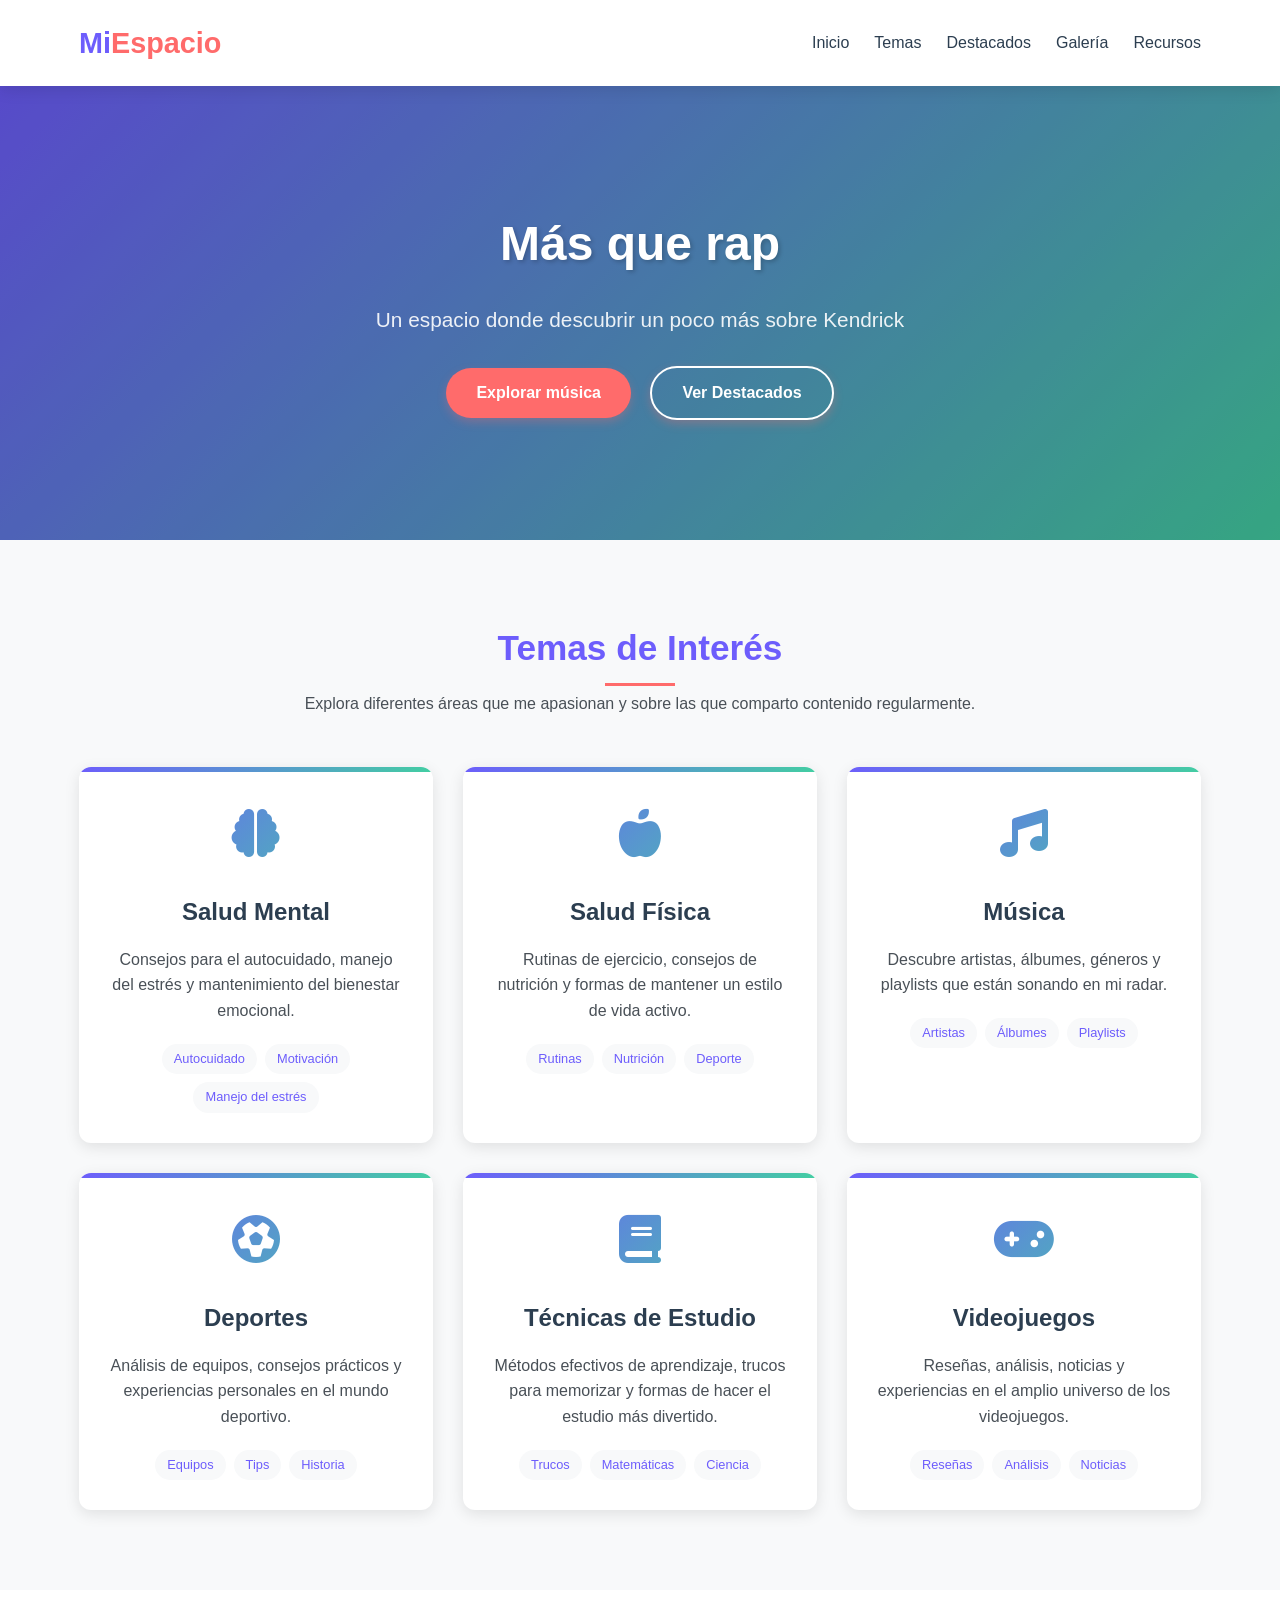
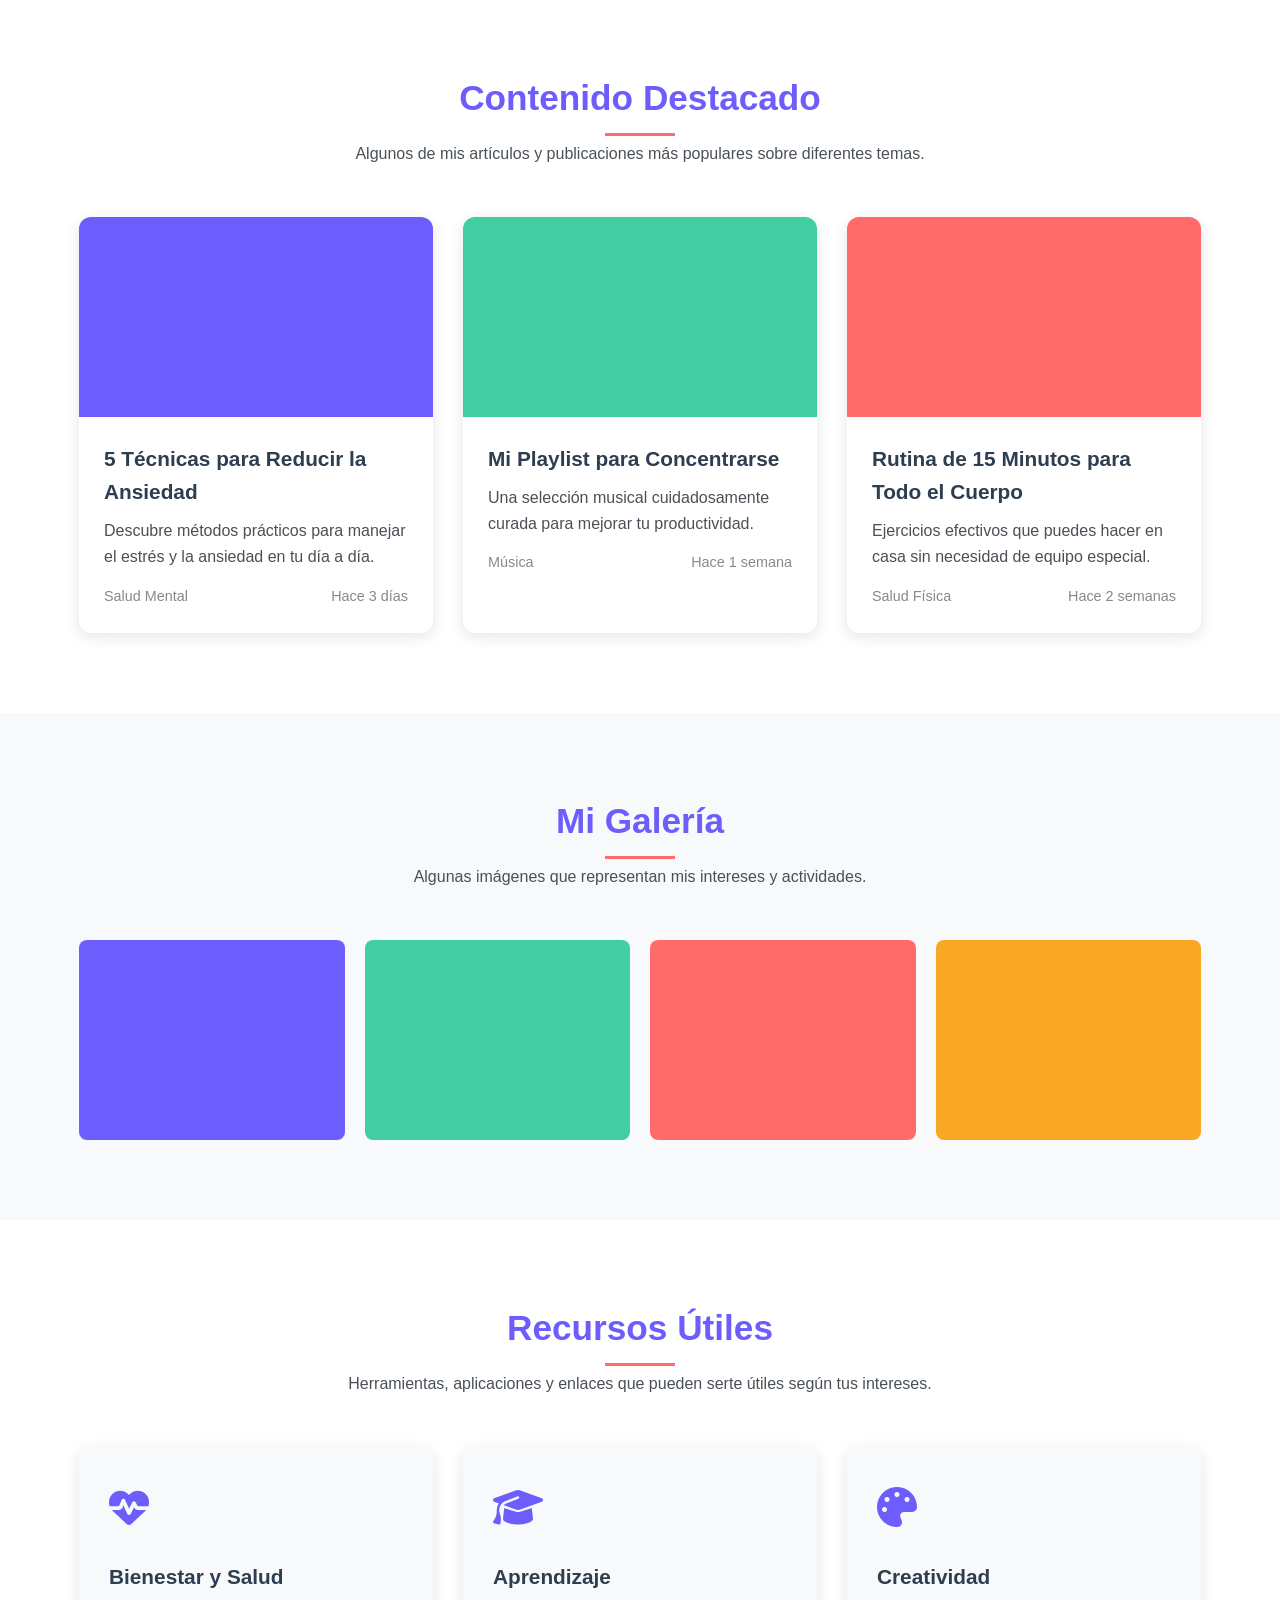
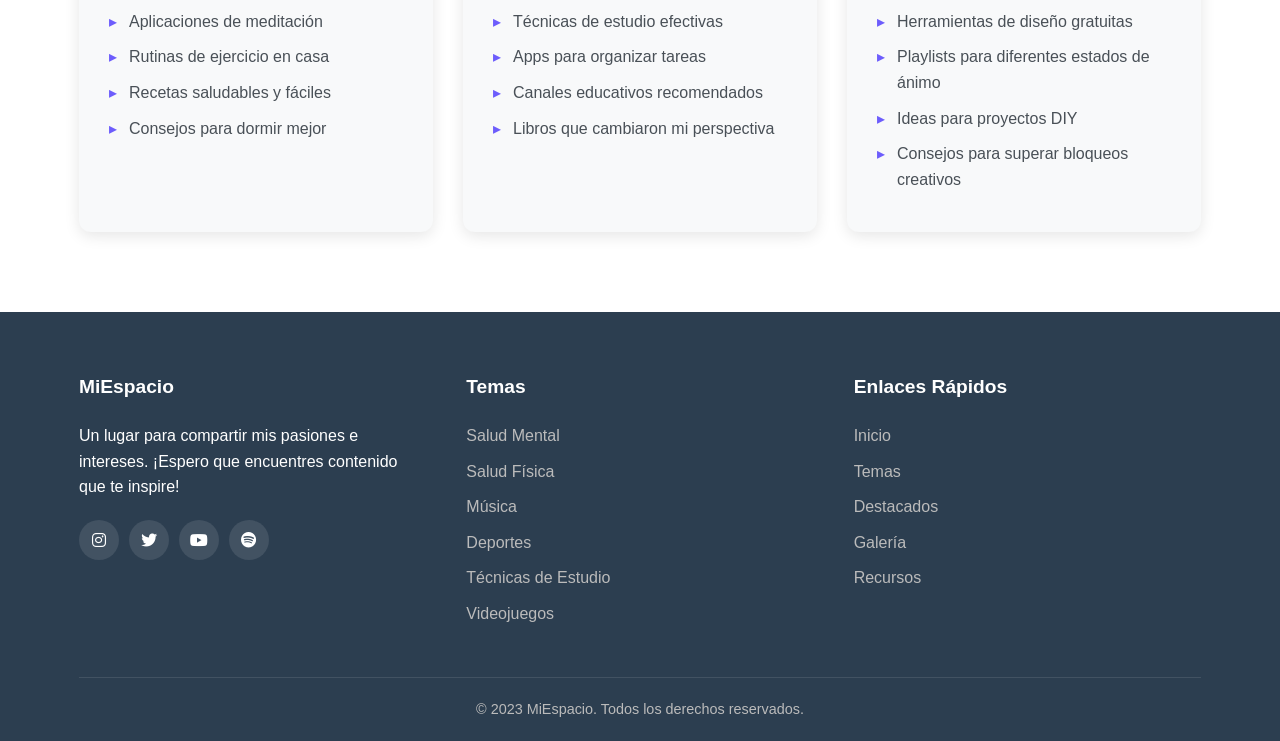
==== index.html @ 865188e9 "Add files via upload" ====
<!DOCTYPE html>
<html lang="es">
<head>
    <meta charset="UTF-8">
    <meta name="viewport" content="width=device-width, initial-scale=1.0">
    <title>Kendrick Lamar | Más que Rap</title>
    <link rel="stylesheet" href="https://cdnjs.cloudflare.com/ajax/libs/font-awesome/6.4.0/css/all.min.css">
    <link rel="stylesheet" href="style.css">

</head>
<body>
    <!-- Encabezado -->
    <header>
        <div class="container">
            <div class="header-container">
                <a href="#" class="logo">Mi<span>Espacio</span></a>
                <ul class="nav-menu">
                    <li class="nav-item"><a href="#" class="nav-link">Inicio</a></li>
                    <li class="nav-item"><a href="#" class="nav-link">Temas</a></li>
                    <li class="nav-item"><a href="#" class="nav-link">Destacados</a></li>
                    <li class="nav-item"><a href="#" class="nav-link">Galería</a></li>
                    <li class="nav-item"><a href="#" class="nav-link">Recursos</a></li>
                </ul>
            </div>
        </div>
    </header>

    <!-- Hero Section -->
    <div class="hero">
        <div class="container">
            <div class="hero-content">
                <h1 class="hero-title">Más que rap</h1>
                <p class="hero-text">Un espacio donde descubrir un poco más sobre Kendrick</p>
                <a href="#" class="btn">Explorar música</a>
                <a href="#" class="btn btn-outline">Ver Destacados</a>
            </div>
        </div>
    </div>

    <!-- Temas/Categorías -->
    <div class="section">
        <div class="container">
            <div class="section-title">
                <h2>Temas de Interés</h2>
                <p>Explora diferentes áreas que me apasionan y sobre las que comparto contenido regularmente.</p>
            </div>
            <div class="categories-grid">
                <div class="category-card">
                    <div class="category-icon">
                        <i class="fas fa-brain"></i>
                    </div>
                    <h3>Salud Mental</h3>
                    <p>Consejos para el autocuidado, manejo del estrés y mantenimiento del bienestar emocional.</p>
                    <div class="category-tags">
                        <span class="tag">Autocuidado</span>
                        <span class="tag">Motivación</span>
                        <span class="tag">Manejo del estrés</span>
                    </div>
                </div>
                <div class="category-card">
                    <div class="category-icon">
                        <i class="fas fa-apple-alt"></i>
                    </div>
                    <h3>Salud Física</h3>
                    <p>Rutinas de ejercicio, consejos de nutrición y formas de mantener un estilo de vida activo.</p>
                    <div class="category-tags">
                        <span class="tag">Rutinas</span>
                        <span class="tag">Nutrición</span>
                        <span class="tag">Deporte</span>
                    </div>
                </div>
                <div class="category-card">
                    <div class="category-icon">
                        <i class="fas fa-music"></i>
                    </div>
                    <h3>Música</h3>
                    <p>Descubre artistas, álbumes, géneros y playlists que están sonando en mi radar.</p>
                    <div class="category-tags">
                        <span class="tag">Artistas</span>
                        <span class="tag">Álbumes</span>
                        <span class="tag">Playlists</span>
                    </div>
                </div>
                <div class="category-card">
                    <div class="category-icon">
                        <i class="fas fa-futbol"></i>
                    </div>
                    <h3>Deportes</h3>
                    <p>Análisis de equipos, consejos prácticos y experiencias personales en el mundo deportivo.</p>
                    <div class="category-tags">
                        <span class="tag">Equipos</span>
                        <span class="tag">Tips</span>
                        <span class="tag">Historia</span>
                    </div>
                </div>
                <div class="category-card">
                    <div class="category-icon">
                        <i class="fas fa-book"></i>
                    </div>
                    <h3>Técnicas de Estudio</h3>
                    <p>Métodos efectivos de aprendizaje, trucos para memorizar y formas de hacer el estudio más divertido.</p>
                    <div class="category-tags">
                        <span class="tag">Trucos</span>
                        <span class="tag">Matemáticas</span>
                        <span class="tag">Ciencia</span>
                    </div>
                </div>
                <div class="category-card">
                    <div class="category-icon">
                        <i class="fas fa-gamepad"></i>
                    </div>
                    <h3>Videojuegos</h3>
                    <p>Reseñas, análisis, noticias y experiencias en el amplio universo de los videojuegos.</p>
                    <div class="category-tags">
                        <span class="tag">Reseñas</span>
                        <span class="tag">Análisis</span>
                        <span class="tag">Noticias</span>
                    </div>
                </div>
            </div>
        </div>
    </div>

    <!-- Destacados -->
    <div class="section resources">
        <div class="container">
            <div class="section-title">
                <h2>Contenido Destacado</h2>
                <p>Algunos de mis artículos y publicaciones más populares sobre diferentes temas.</p>
            </div>
            <div class="featured-grid">
                <div class="featured-card">
                    <div class="featured-img" style="background-color: #6d5dfc;"></div>
                    <div class="featured-content">
                        <h3>5 Técnicas para Reducir la Ansiedad</h3>
                        <p>Descubre métodos prácticos para manejar el estrés y la ansiedad en tu día a día.</p>
                        <div class="featured-meta">
                            <span>Salud Mental</span>
                            <span>Hace 3 días</span>
                        </div>
                    </div>
                </div>
                <div class="featured-card">
                    <div class="featured-img" style="background-color: #43cea2;"></div>
                    <div class="featured-content">
                        <h3>Mi Playlist para Concentrarse</h3>
                        <p>Una selección musical cuidadosamente curada para mejorar tu productividad.</p>
                        <div class="featured-meta">
                            <span>Música</span>
                            <span>Hace 1 semana</span>
                        </div>
                    </div>
                </div>
                <div class="featured-card">
                    <div class="featured-img" style="background-color: #ff6b6b;"></div>
                    <div class="featured-content">
                        <h3>Rutina de 15 Minutos para Todo el Cuerpo</h3>
                        <p>Ejercicios efectivos que puedes hacer en casa sin necesidad de equipo especial.</p>
                        <div class="featured-meta">
                            <span>Salud Física</span>
                            <span>Hace 2 semanas</span>
                        </div>
                    </div>
                </div>
            </div>
        </div>
    </div>

    <!-- Galería -->
    <div class="section">
        <div class="container">
            <div class="section-title">
                <h2>Mi Galería</h2>
                <p>Algunas imágenes que representan mis intereses y actividades.</p>
            </div>
            <div class="gallery-grid">
                <div class="gallery-item">
                    <div class="gallery-img" style="background-color: #6d5dfc;"></div>
                    <div class="gallery-overlay">
                        <i class="fas fa-search-plus"></i>
                    </div>
                </div>
                <div class="gallery-item">
                    <div class="gallery-img" style="background-color: #43cea2;"></div>
                    <div class="gallery-overlay">
                        <i class="fas fa-search-plus"></i>
                    </div>
                </div>
                <div class="gallery-item">
                    <div class="gallery-img" style="background-color: #ff6b6b;"></div>
                    <div class="gallery-overlay">
                        <i class="fas fa-search-plus"></i>
                    </div>
                </div>
                <div class="gallery-item">
                    <div class="gallery-img" style="background-color: #f9a826;"></div>
                    <div class="gallery-overlay">
                        <i class="fas fa-search-plus"></i>
                    </div>
                </div>
            </div>
        </div>
    </div>

    <!-- Recursos -->
    <div class="section resources">
        <div class="container">
            <div class="section-title">
                <h2>Recursos Útiles</h2>
                <p>Herramientas, aplicaciones y enlaces que pueden serte útiles según tus intereses.</p>
            </div>
            <div class="resources-grid">
                <div class="resource-card">
                    <div class="resource-icon">
                        <i class="fas fa-heartbeat"></i>
                    </div>
                    <h3>Bienestar y Salud</h3>
                    <ul class="resource-links">
                        <li><a href="#">Aplicaciones de meditación</a></li>
                        <li><a href="#">Rutinas de ejercicio en casa</a></li>
                        <li><a href="#">Recetas saludables y fáciles</a></li>
                        <li><a href="#">Consejos para dormir mejor</a></li>
                    </ul>
                </div>
                <div class="resource-card">
                    <div class="resource-icon">
                        <i class="fas fa-graduation-cap"></i>
                    </div>
                    <h3>Aprendizaje</h3>
                    <ul class="resource-links">
                        <li><a href="#">Técnicas de estudio efectivas</a></li>
                        <li><a href="#">Apps para organizar tareas</a></li>
                        <li><a href="#">Canales educativos recomendados</a></li>
                        <li><a href="#">Libros que cambiaron mi perspectiva</a></li>
                    </ul>
                </div>
                <div class="resource-card">
                    <div class="resource-icon">
                        <i class="fas fa-palette"></i>
                    </div>
                    <h3>Creatividad</h3>
                    <ul class="resource-links">
                        <li><a href="#">Herramientas de diseño gratuitas</a></li>
                        <li><a href="#">Playlists para diferentes estados de ánimo</a></li>
                        <li><a href="#">Ideas para proyectos DIY</a></li>
                        <li><a href="#">Consejos para superar bloqueos creativos</a></li>
                    </ul>
                </div>
            </div>
        </div>
    </div>

    <!-- Pie de página -->
    <footer>
        <div class="container">
            <div class="footer-container">
                <div class="footer-col">
                    <h3>MiEspacio</h3>
                    <p>Un lugar para compartir mis pasiones e intereses. ¡Espero que encuentres contenido que te inspire!</p>
                    <div class="social-links">
                        <a href="#" class="social-link"><i class="fab fa-instagram"></i></a>
                        <a href="#" class="social-link"><i class="fab fa-twitter"></i></a>
                        <a href="#" class="social-link"><i class="fab fa-youtube"></i></a>
                        <a href="#" class="social-link"><i class="fab fa-spotify"></i></a>
                    </div>
                </div>
                <div class="footer-col">
                    <h3>Temas</h3>
                    <ul class="footer-links">
                        <li><a href="#">Salud Mental</a></li>
                        <li><a href="#">Salud Física</a></li>
                        <li><a href="#">Música</a></li>
                        <li><a href="#">Deportes</a></li>
                        <li><a href="#">Técnicas de Estudio</a></li>
                        <li><a href="#">Videojuegos</a></li>
                    </ul>
                </div>
                <div class="footer-col">
                    <h3>Enlaces Rápidos</h3>
                    <ul class="footer-links">
                        <li><a href="#">Inicio</a></li>
                        <li><a href="#">Temas</a></li>
                        <li><a href="#">Destacados</a></li>
                        <li><a href="#">Galería</a></li>
                        <li><a href="#">Recursos</a></li>
                    </ul>
                </div>

            </div>
            <div class="copyright">
                <p>&copy; 2023 MiEspacio. Todos los derechos reservados.</p>
            </div>
        </div>
    </footer>
</body>
</html>
---- style.css ----
:root {
            --primary: #6d5dfc;
            --secondary: #43cea2;
            --accent: #ff6b6b;
            --light: #f8f9fa;
            --dark: #2c3e50;
            --text: #495057;
            --white: #ffffff;
            --shadow: 0 4px 15px rgba(0, 0, 0, 0.1);
            --transition: all 0.3s ease;
            --gradient: linear-gradient(135deg, var(--primary), var(--secondary));
        }
        
        * {
            margin: 0;
            padding: 0;
            box-sizing: border-box;
        }
        
        body {
            font-family: 'Segoe UI', Tahoma, Geneva, Verdana, sans-serif;
            line-height: 1.6;
            color: var(--text);
            background-color: var(--light);
        }
        
        .container {
            width: 90%;
            max-width: 1200px;
            margin: 0 auto;
            padding: 0 15px;
        }
        
        /* Encabezado */
        header {
            background-color: var(--white);
            box-shadow: var(--shadow);
            position: sticky;
            top: 0;
            z-index: 100;
        }
        
        .header-container {
            display: flex;
            justify-content: space-between;
            align-items: center;
            padding: 20px 0;
        }
        
        .logo {
            font-size: 1.8rem;
            font-weight: 700;
            color: var(--primary);
            text-decoration: none;
        }
        
        .logo span {
            color: var(--accent);
        }
        
        .nav-menu {
            display: flex;
            list-style: none;
        }
        
        .nav-item {
            margin-left: 25px;
        }
        
        .nav-link {
            text-decoration: none;
            color: var(--dark);
            font-weight: 500;
            transition: var(--transition);
            position: relative;
        }
        
        .nav-link:hover {
            color: var(--primary);
        }
        
        .nav-link::after {
            content: '';
            position: absolute;
            width: 0;
            height: 2px;
            bottom: -5px;
            left: 0;
            background-color: var(--primary);
            transition: var(--transition);
        }
        
        .nav-link:hover::after {
            width: 100%;
        }
        
        /* Hero Section */
        .hero {
            background: var(--gradient), url('https://source.unsplash.com/random/1600x900') no-repeat center center/cover;
            color: var(--white);
            padding: 120px 0;
            text-align: center;
            position: relative;
            overflow: hidden;
        }
        
        .hero::before {
            content: '';
            position: absolute;
            top: 0;
            left: 0;
            width: 100%;
            height: 100%;
            background: rgba(0, 0, 0, 0.2);
        }
        
        .hero-content {
            max-width: 800px;
            margin: 0 auto;
            position: relative;
            z-index: 1;
        }
        
        .hero-title {
            font-size: 3rem;
            margin-bottom: 20px;
            text-shadow: 2px 2px 4px rgba(0, 0, 0, 0.2);
        }
        
        .hero-text {
            font-size: 1.3rem;
            margin-bottom: 30px;
            opacity: 0.9;
        }
        
        .btn {
            display: inline-block;
            background-color: var(--accent);
            color: var(--white);
            padding: 12px 30px;
            border-radius: 50px;
            text-decoration: none;
            font-weight: 600;
            transition: var(--transition);
            border: none;
            cursor: pointer;
            box-shadow: 0 4px 10px rgba(255, 107, 107, 0.3);
        }
        
        .btn:hover {
            background-color: #ff5252;
            transform: translateY(-3px);
            box-shadow: 0 6px 15px rgba(255, 107, 107, 0.4);
        }
        
        .btn-outline {
            background-color: transparent;
            border: 2px solid var(--white);
            margin-left: 15px;
        }
        
        .btn-outline:hover {
            background-color: var(--white);
            color: var(--primary);
        }
        
        /* Secciones generales */
        .section {
            padding: 80px 0;
        }
        
        .section-title {
            text-align: center;
            margin-bottom: 50px;
        }
        
        .section-title h2 {
            font-size: 2.2rem;
            color: var(--primary);
            margin-bottom: 15px;
            position: relative;
            display: inline-block;
        }
        
        .section-title h2::after {
            content: '';
            position: absolute;
            width: 70px;
            height: 3px;
            background-color: var(--accent);
            bottom: -10px;
            left: 50%;
            transform: translateX(-50%);
        }
        
        .section-title p {
            color: var(--text);
            max-width: 700px;
            margin: 0 auto;
        }
        
        /* Temas/Categorías */
        .categories-grid {
            display: grid;
            grid-template-columns: repeat(auto-fit, minmax(280px, 1fr));
            gap: 30px;
        }
        
        .category-card {
            background-color: var(--white);
            border-radius: 12px;
            padding: 30px;
            box-shadow: var(--shadow);
            transition: var(--transition);
            text-align: center;
            position: relative;
            overflow: hidden;
        }
        
        .category-card::before {
            content: '';
            position: absolute;
            top: 0;
            left: 0;
            width: 100%;
            height: 5px;
            background: var(--gradient);
        }
        
        .category-card:hover {
            transform: translateY(-10px);
            box-shadow: 0 15px 30px rgba(0, 0, 0, 0.15);
        }
        
        .category-icon {
            font-size: 3rem;
            margin-bottom: 20px;
            background: var(--gradient);
            -webkit-background-clip: text;
            background-clip: text;
            color: transparent;
        }
        
        .category-card h3 {
            font-size: 1.5rem;
            margin-bottom: 15px;
            color: var(--dark);
        }
        
        .category-card p {
            margin-bottom: 20px;
        }
        
        .category-tags {
            display: flex;
            flex-wrap: wrap;
            justify-content: center;
            gap: 8px;
        }
        
        .tag {
            background-color: var(--light);
            color: var(--primary);
            padding: 5px 12px;
            border-radius: 20px;
            font-size: 0.8rem;
            font-weight: 500;
        }
        
        /* Destacados */
        .featured-grid {
            display: grid;
            grid-template-columns: repeat(auto-fit, minmax(300px, 1fr));
            gap: 30px;
        }
        
        .featured-card {
            background-color: var(--white);
            border-radius: 12px;
            overflow: hidden;
            box-shadow: var(--shadow);
            transition: var(--transition);
        }
        
        .featured-card:hover {
            transform: translateY(-5px);
            box-shadow: 0 15px 30px rgba(0, 0, 0, 0.15);
        }
        
        .featured-img {
            height: 200px;
            background-color: #ddd;
            background-size: cover;
            background-position: center;
        }
        
        .featured-content {
            padding: 25px;
        }
        
        .featured-content h3 {
            font-size: 1.3rem;
            margin-bottom: 10px;
            color: var(--dark);
        }
        
        .featured-content p {
            margin-bottom: 15px;
            color: var(--text);
        }
        
        .featured-meta {
            display: flex;
            justify-content: space-between;
            color: #888;
            font-size: 0.9rem;
        }
        
        /* Galería */
        .gallery-grid {
            display: grid;
            grid-template-columns: repeat(auto-fill, minmax(250px, 1fr));
            gap: 20px;
        }
        
        .gallery-item {
            height: 200px;
            border-radius: 8px;
            overflow: hidden;
            position: relative;
            cursor: pointer;
        }
        
        .gallery-img {
            width: 100%;
            height: 100%;
            object-fit: cover;
            transition: var(--transition);
        }
        
        .gallery-item:hover .gallery-img {
            transform: scale(1.1);
        }
        
        .gallery-overlay {
            position: absolute;
            top: 0;
            left: 0;
            width: 100%;
            height: 100%;
            background: rgba(0, 0, 0, 0.5);
            display: flex;
            align-items: center;
            justify-content: center;
            opacity: 0;
            transition: var(--transition);
        }
        
        .gallery-item:hover .gallery-overlay {
            opacity: 1;
        }
        
        .gallery-overlay i {
            color: white;
            font-size: 2rem;
        }
        
        /* Recursos */
        .resources {
            background-color: var(--white);
        }
        
        .resources-grid {
            display: grid;
            grid-template-columns: repeat(auto-fit, minmax(300px, 1fr));
            gap: 30px;
        }
        
        .resource-card {
            background-color: var(--light);
            border-radius: 12px;
            padding: 30px;
            box-shadow: var(--shadow);
            transition: var(--transition);
        }
        
        .resource-card:hover {
            transform: translateY(-5px);
        }
        
        .resource-icon {
            font-size: 2.5rem;
            color: var(--primary);
            margin-bottom: 20px;
        }
        
        .resource-card h3 {
            font-size: 1.3rem;
            margin-bottom: 15px;
            color: var(--dark);
        }
        
        .resource-links {
            list-style: none;
        }
        
        .resource-links li {
            margin-bottom: 10px;
            padding-left: 20px;
            position: relative;
        }
        
        .resource-links li::before {
            content: '▸';
            position: absolute;
            left: 0;
            color: var(--primary);
        }
        
        .resource-links a {
            color: var(--text);
            text-decoration: none;
            transition: var(--transition);
        }
        
        .resource-links a:hover {
            color: var(--primary);
            padding-left: 5px;
        }
        
        /* Pie de página */
        footer {
            background-color: var(--dark);
            color: var(--white);
            padding: 60px 0 20px;
        }
        
        .footer-container {
            display: grid;
            grid-template-columns: repeat(auto-fit, minmax(200px, 1fr));
            gap: 40px;
            margin-bottom: 40px;
        }
        
        .footer-col h3 {
            color: var(--white);
            margin-bottom: 20px;
            font-size: 1.2rem;
        }
        
        .footer-links {
            list-style: none;
        }
        
        .footer-links li {
            margin-bottom: 10px;
        }
        
        .footer-links a {
            color: #bbb;
            text-decoration: none;
            transition: var(--transition);
        }
        
        .footer-links a:hover {
            color: var(--white);
            padding-left: 5px;
        }
        
        .social-links {
            display: flex;
            margin-top: 20px;
        }
        
        .social-link {
            width: 40px;
            height: 40px;
            border-radius: 50%;
            background-color: rgba(255, 255, 255, 0.1);
            display: flex;
            align-items: center;
            justify-content: center;
            margin-right: 10px;
            color: var(--white);
            text-decoration: none;
            transition: var(--transition);
        }
        
        .social-link:hover {
            background-color: var(--primary);
            transform: translateY(-3px);
        }
        
        .copyright {
            text-align: center;
            padding-top: 20px;
            border-top: 1px solid rgba(255, 255, 255, 0.1);
            color: #bbb;
            font-size: 0.9rem;
        }
        
        /* Responsive */
        @media (max-width: 768px) {
            .header-container {
                flex-direction: column;
                text-align: center;
            }
            
            .nav-menu {
                margin-top: 20px;
                flex-wrap: wrap;
                justify-content: center;
            }
            
            .nav-item {
                margin: 0 10px 10px;
            }
            
            .hero-title {
                font-size: 2.2rem;
            }
            
            .hero-text {
                font-size: 1.1rem;
            }
            
            .btn-outline {
                margin-left: 0;
                margin-top: 15px;
                display: block;
            }
        }
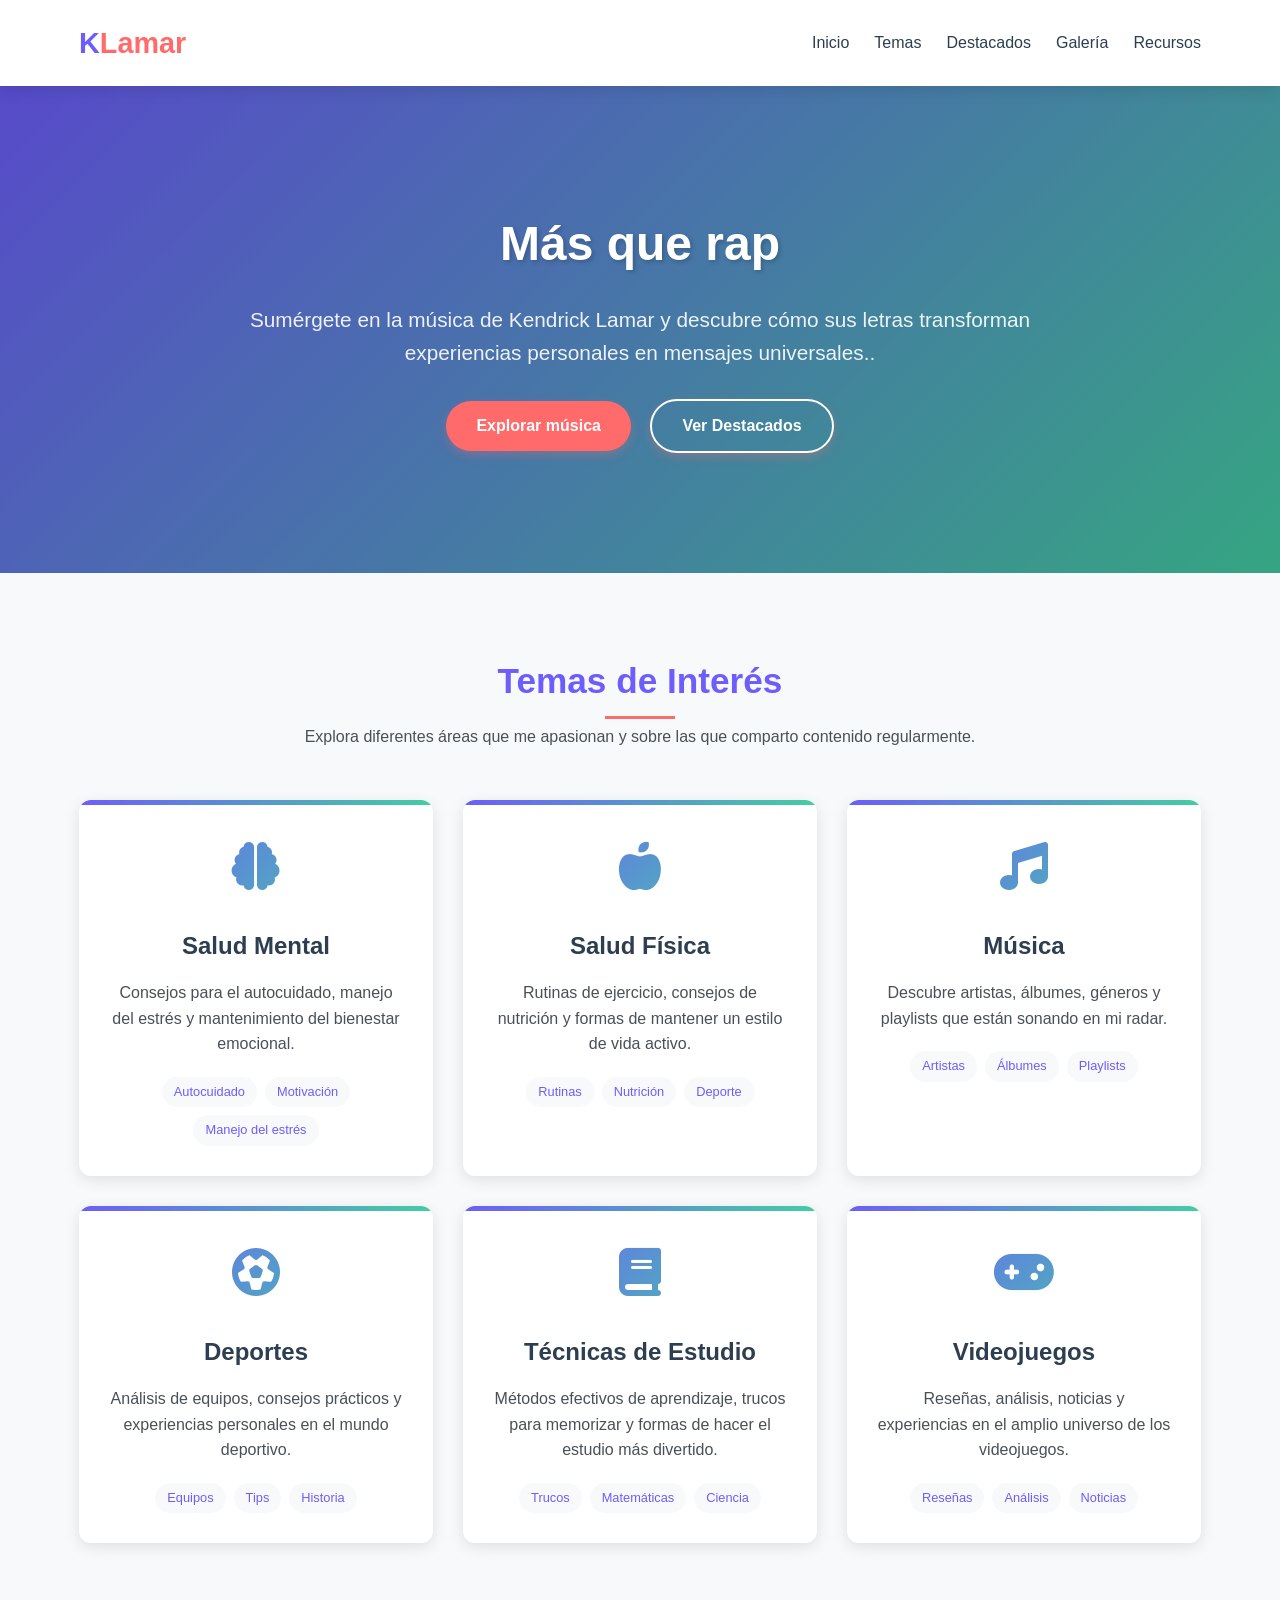
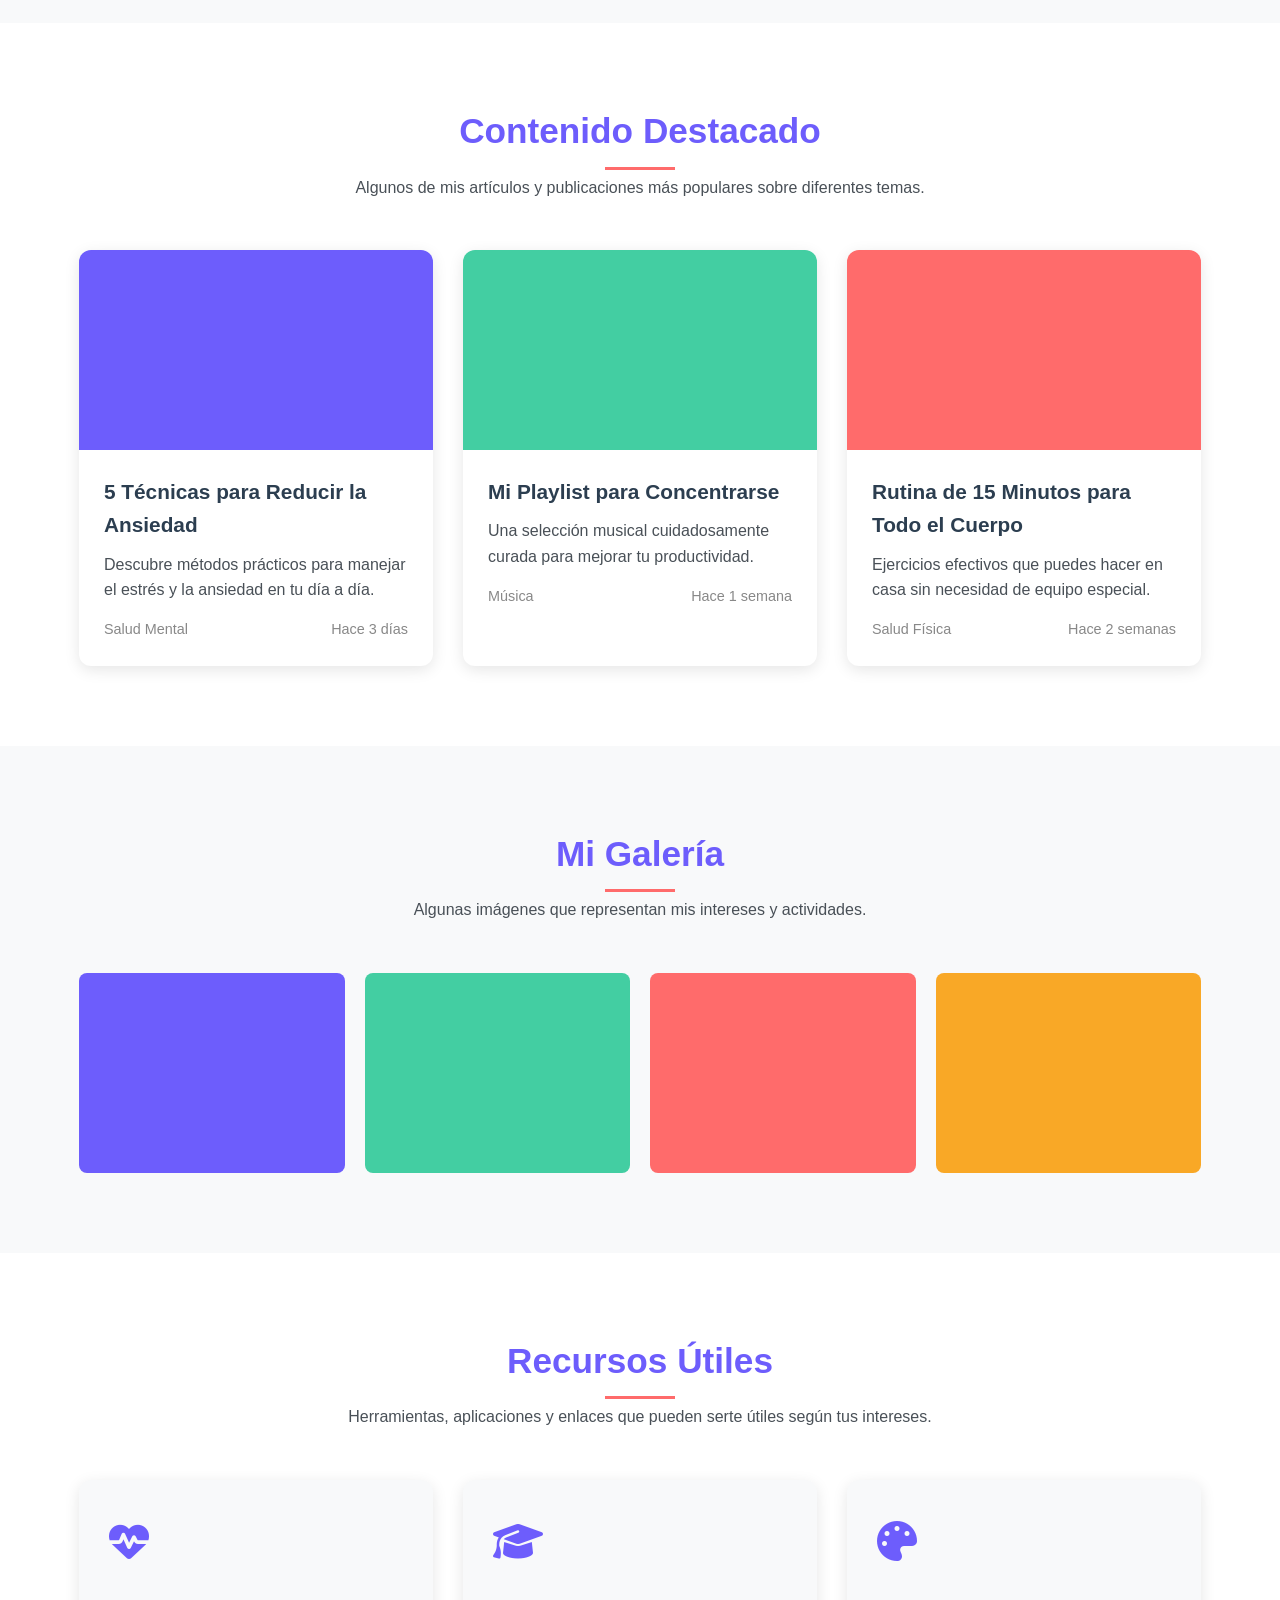
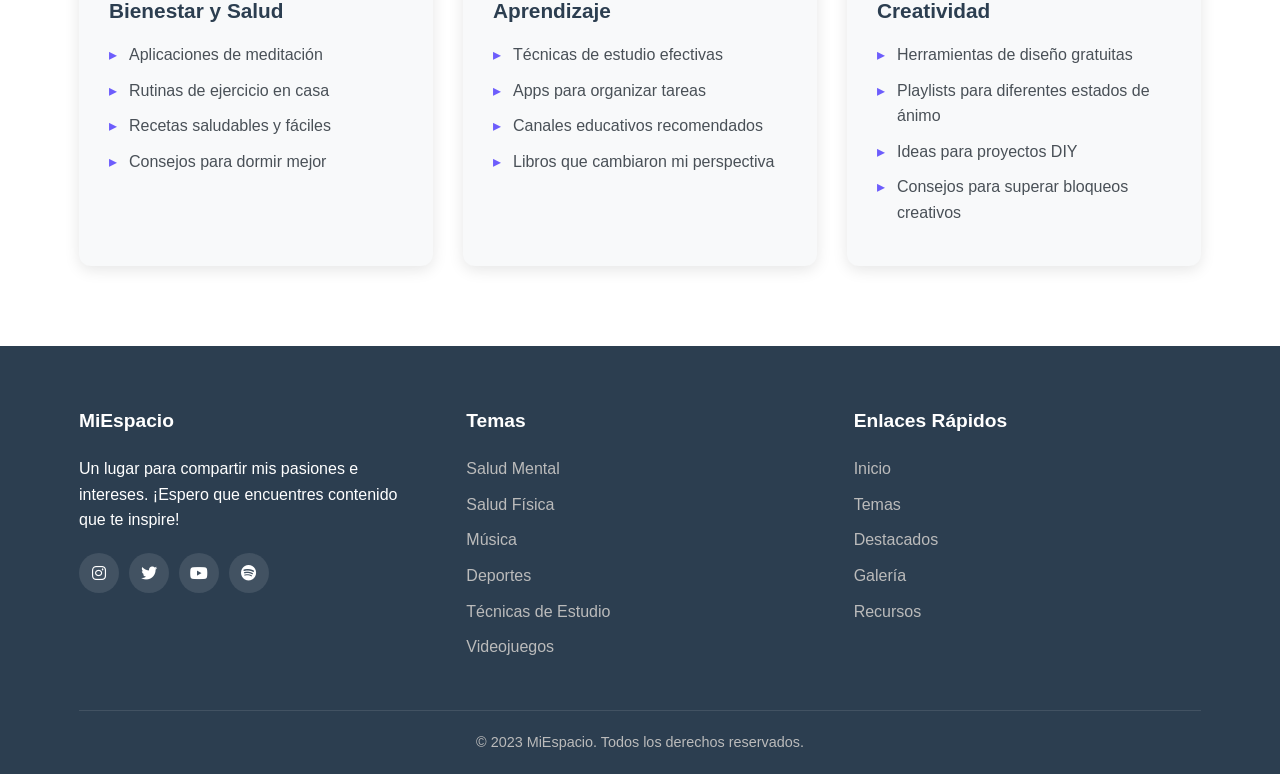
==== commit dc5026da: "Add files via upload" ====
--- a/index.html
+++ b/index.html
@@ -13,7 +13,7 @@
     <header>
         <div class="container">
             <div class="header-container">
-                <a href="#" class="logo">Mi<span>Espacio</span></a>
+                <a href="#" class="logo">K<span>Lamar</span></a>
                 <ul class="nav-menu">
                     <li class="nav-item"><a href="#" class="nav-link">Inicio</a></li>
                     <li class="nav-item"><a href="#" class="nav-link">Temas</a></li>
@@ -30,7 +30,7 @@
         <div class="container">
             <div class="hero-content">
                 <h1 class="hero-title">Más que rap</h1>
-                <p class="hero-text">Un espacio donde descubrir un poco más sobre Kendrick</p>
+                <p class="hero-text">Sumérgete en la música de Kendrick Lamar y descubre cómo sus letras transforman experiencias personales en mensajes universales..</p>
                 <a href="#" class="btn">Explorar música</a>
                 <a href="#" class="btn btn-outline">Ver Destacados</a>
             </div>
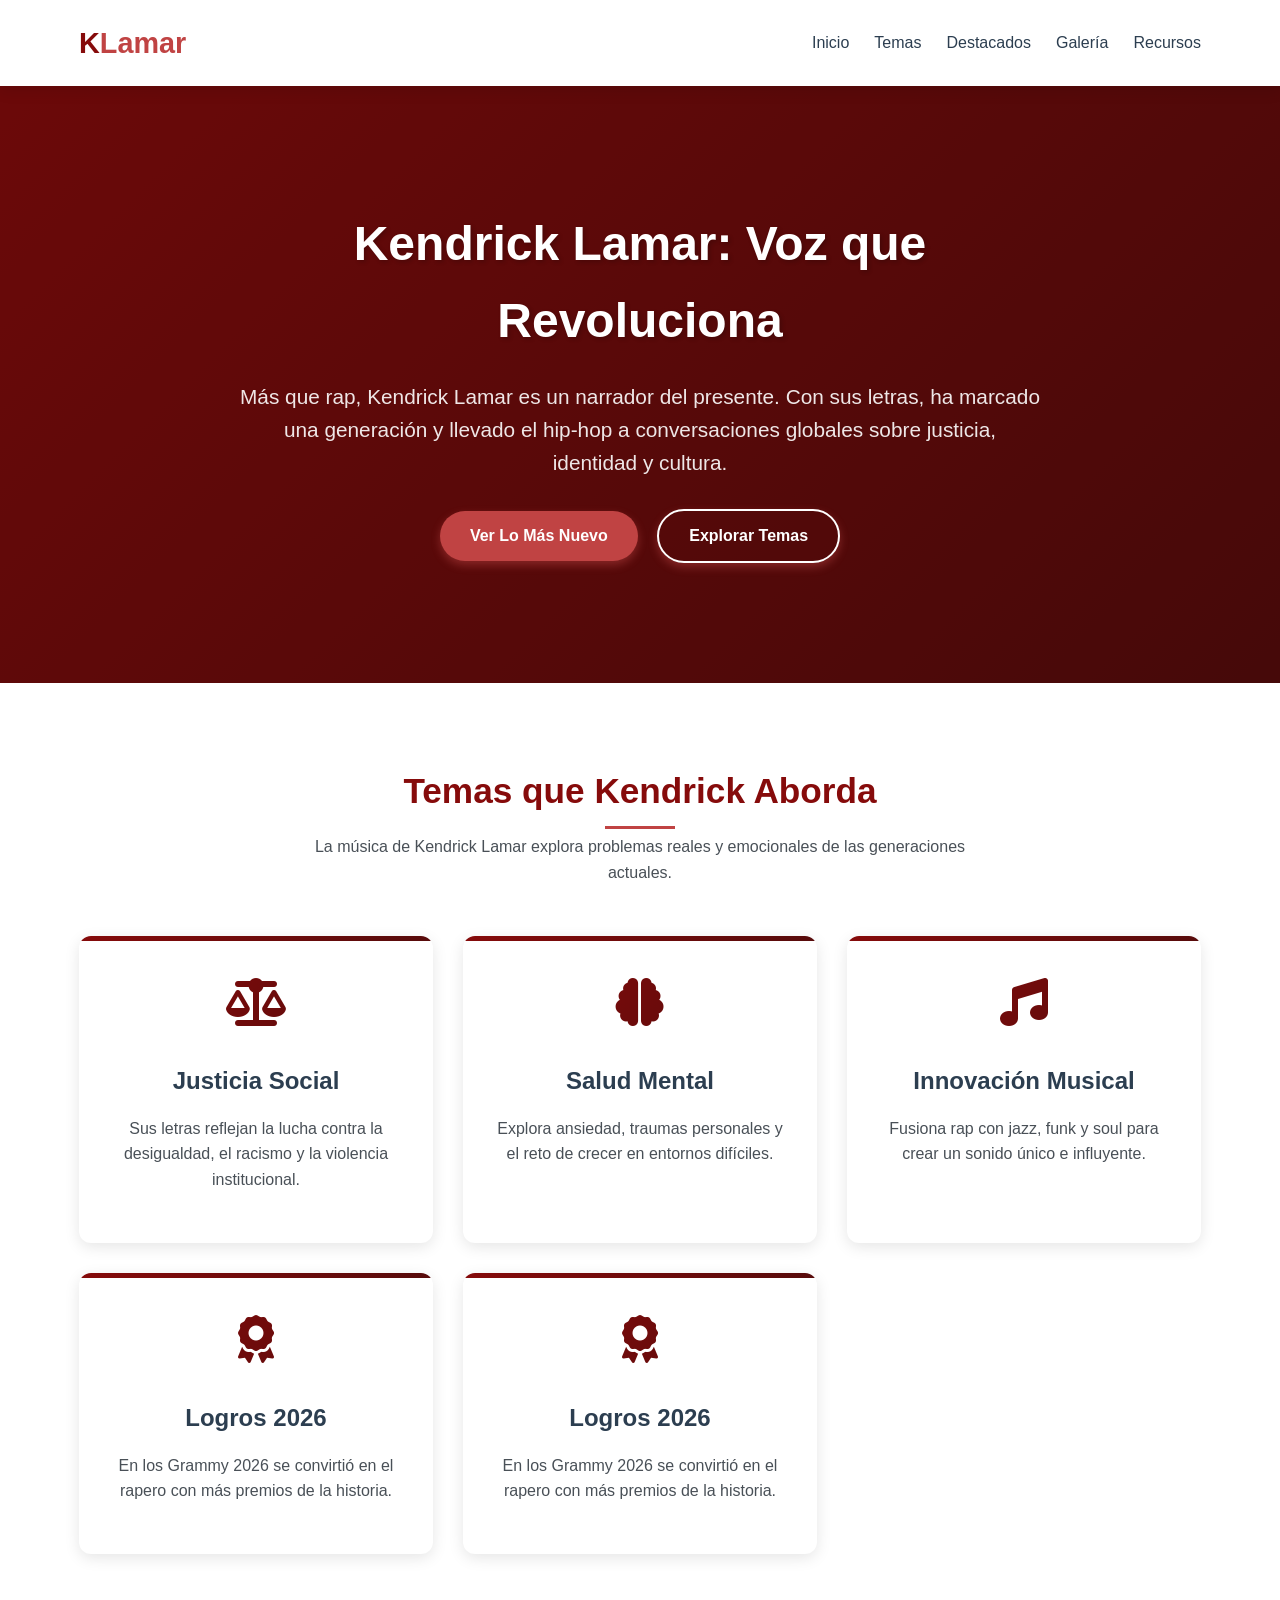
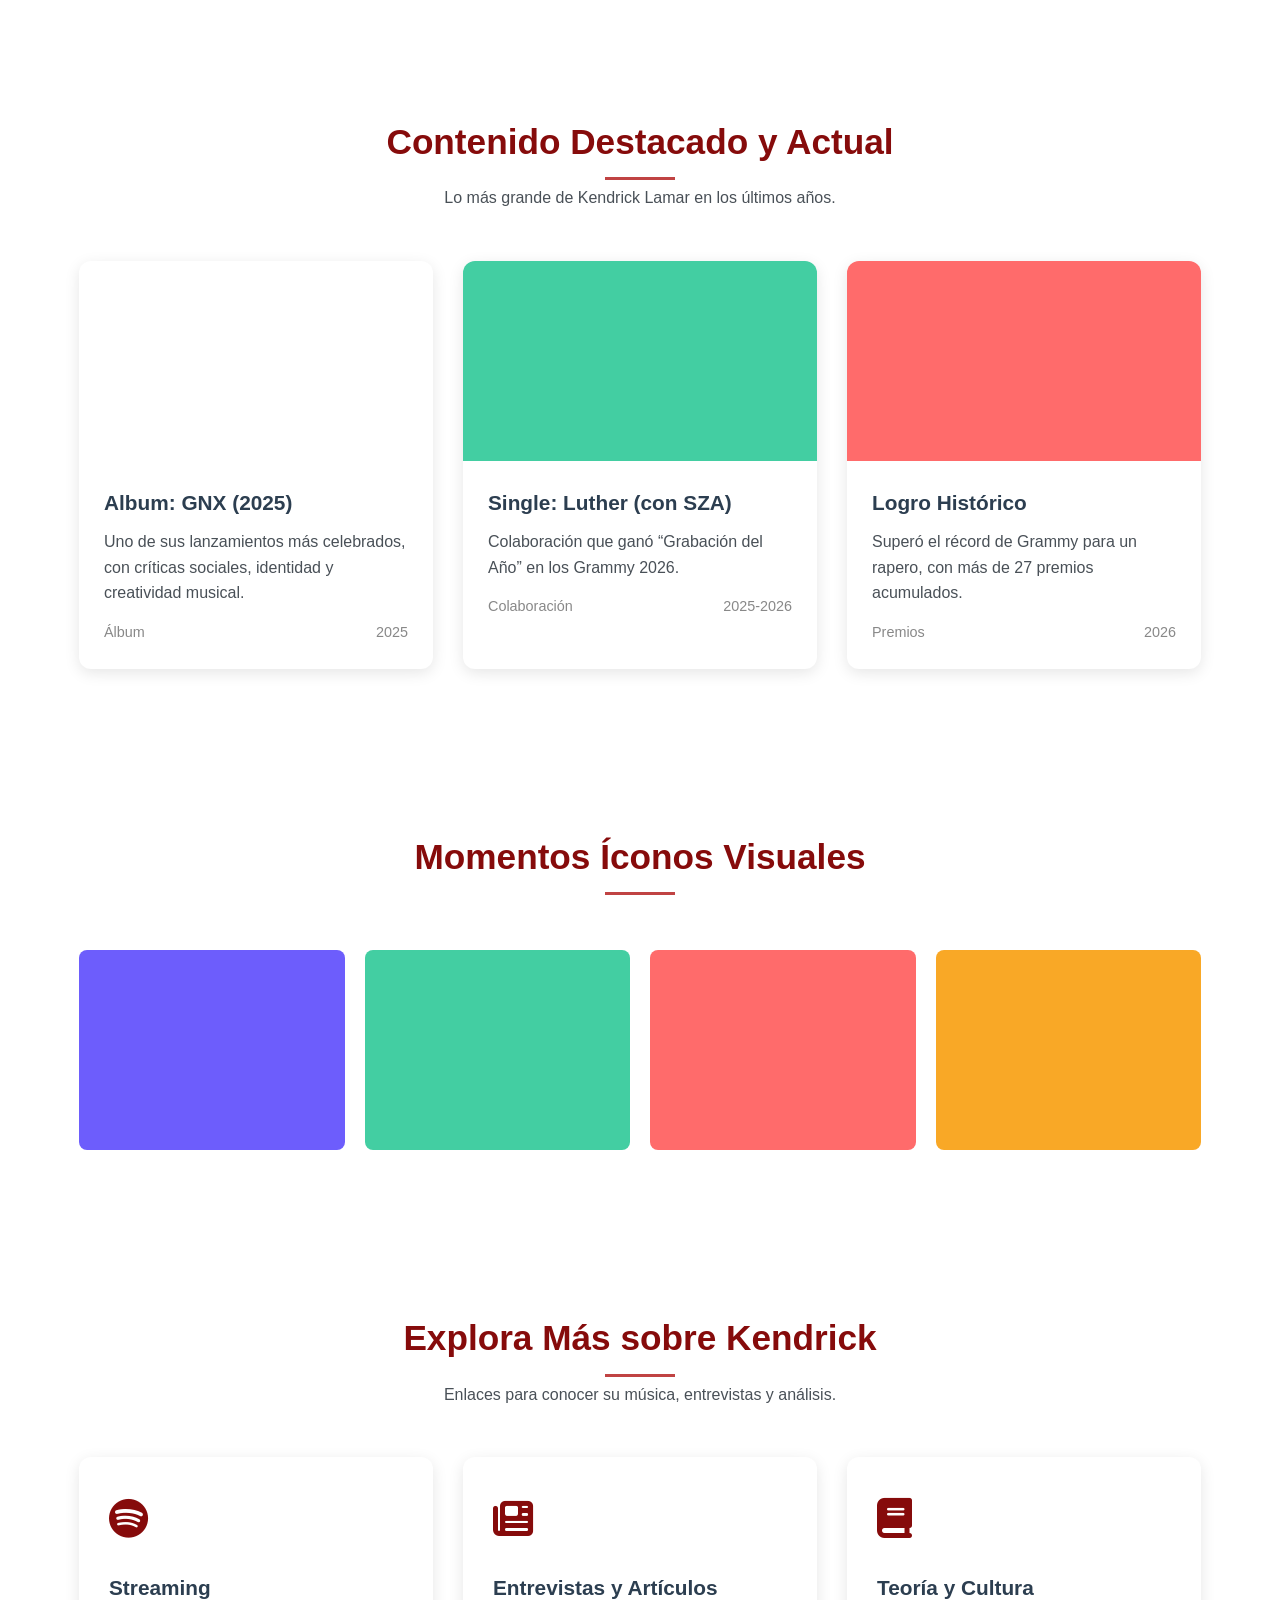
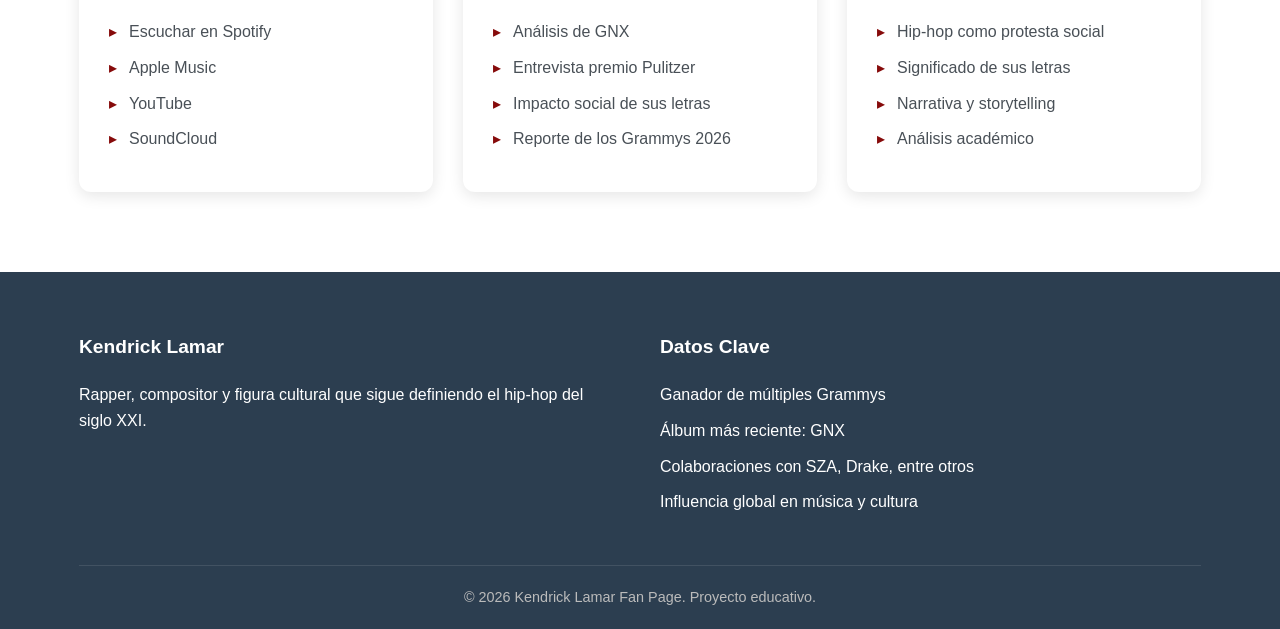
==== commit 2470e64b: "Add files via upload" ====
--- a/index.html
+++ b/index.html
@@ -3,10 +3,9 @@
 <head>
     <meta charset="UTF-8">
     <meta name="viewport" content="width=device-width, initial-scale=1.0">
-    <title>Kendrick Lamar | Más que Rap</title>
+    <title>Kendrick Lamar | Voz que Revoluciona</title>
     <link rel="stylesheet" href="https://cdnjs.cloudflare.com/ajax/libs/font-awesome/6.4.0/css/all.min.css">
     <link rel="stylesheet" href="style.css">
-
 </head>
 <body>
     <!-- Encabezado -->
@@ -16,10 +15,10 @@
                 <a href="#" class="logo">K<span>Lamar</span></a>
                 <ul class="nav-menu">
                     <li class="nav-item"><a href="#" class="nav-link">Inicio</a></li>
-                    <li class="nav-item"><a href="#" class="nav-link">Temas</a></li>
-                    <li class="nav-item"><a href="#" class="nav-link">Destacados</a></li>
-                    <li class="nav-item"><a href="#" class="nav-link">Galería</a></li>
-                    <li class="nav-item"><a href="#" class="nav-link">Recursos</a></li>
+                    <li class="nav-item"><a href="aboutme.html" class="nav-link">Temas</a></li>
+                    <li class="nav-item"><a href="#destacados" class="nav-link">Destacados</a></li>
+                    <li class="nav-item"><a href="#galeria" class="nav-link">Galería</a></li>
+                    <li class="nav-item"><a href="#recursos" class="nav-link">Recursos</a></li>
                 </ul>
             </div>
         </div>
@@ -29,137 +28,84 @@
     <div class="hero">
         <div class="container">
             <div class="hero-content">
-                <h1 class="hero-title">Más que rap</h1>
-                <p class="hero-text">Sumérgete en la música de Kendrick Lamar y descubre cómo sus letras transforman experiencias personales en mensajes universales..</p>
-                <a href="#" class="btn">Explorar música</a>
-                <a href="#" class="btn btn-outline">Ver Destacados</a>
+                <h1 class="hero-title">Kendrick Lamar: Voz que Revoluciona</h1>
+                <p class="hero-text">
+                    Más que rap, Kendrick Lamar es un narrador del presente. Con sus letras, ha marcado una generación
+                    y llevado el hip-hop a conversaciones globales sobre justicia, identidad y cultura.
+                </p>
+                <a href="#destacados" class="btn">Ver Lo Más Nuevo</a>
+                <a href="#temas" class="btn btn-outline">Explorar Temas</a>
             </div>
         </div>
     </div>
 
     <!-- Temas/Categorías -->
-    <div class="section">
+    <div id="temas" class="section">
         <div class="container">
             <div class="section-title">
-                <h2>Temas de Interés</h2>
-                <p>Explora diferentes áreas que me apasionan y sobre las que comparto contenido regularmente.</p>
+                <h2>Temas que Kendrick Aborda</h2>
+                <p>La música de Kendrick Lamar explora problemas reales y emocionales de las generaciones actuales.</p>
             </div>
             <div class="categories-grid">
                 <div class="category-card">
-                    <div class="category-icon">
-                        <i class="fas fa-brain"></i>
-                    </div>
-                    <h3>Salud Mental</h3>
-                    <p>Consejos para el autocuidado, manejo del estrés y mantenimiento del bienestar emocional.</p>
-                    <div class="category-tags">
-                        <span class="tag">Autocuidado</span>
-                        <span class="tag">Motivación</span>
-                        <span class="tag">Manejo del estrés</span>
-                    </div>
+                    <div class="category-icon"><i class="fas fa-balance-scale"></i></div>
+                    <h3>Justicia Social</h3>
+                    <p>Sus letras reflejan la lucha contra la desigualdad, el racismo y la violencia institucional.</p>
                 </div>
                 <div class="category-card">
-                    <div class="category-icon">
-                        <i class="fas fa-apple-alt"></i>
-                    </div>
-                    <h3>Salud Física</h3>
-                    <p>Rutinas de ejercicio, consejos de nutrición y formas de mantener un estilo de vida activo.</p>
-                    <div class="category-tags">
-                        <span class="tag">Rutinas</span>
-                        <span class="tag">Nutrición</span>
-                        <span class="tag">Deporte</span>
-                    </div>
+                    <div class="category-icon"><i class="fas fa-brain"></i></div>
+                    <h3>Salud Mental</h3>
+                    <p>Explora ansiedad, traumas personales y el reto de crecer en entornos difíciles.</p>
                 </div>
                 <div class="category-card">
-                    <div class="category-icon">
-                        <i class="fas fa-music"></i>
-                    </div>
-                    <h3>Música</h3>
-                    <p>Descubre artistas, álbumes, géneros y playlists que están sonando en mi radar.</p>
-                    <div class="category-tags">
-                        <span class="tag">Artistas</span>
-                        <span class="tag">Álbumes</span>
-                        <span class="tag">Playlists</span>
-                    </div>
+                    <div class="category-icon"><i class="fas fa-music"></i></div>
+                    <h3>Innovación Musical</h3>
+                    <p>Fusiona rap con jazz, funk y soul para crear un sonido único e influyente.</p>
                 </div>
                 <div class="category-card">
-                    <div class="category-icon">
-                        <i class="fas fa-futbol"></i>
-                    </div>
-                    <h3>Deportes</h3>
-                    <p>Análisis de equipos, consejos prácticos y experiencias personales en el mundo deportivo.</p>
-                    <div class="category-tags">
-                        <span class="tag">Equipos</span>
-                        <span class="tag">Tips</span>
-                        <span class="tag">Historia</span>
-                    </div>
+                    <div class="category-icon"><i class="fas fa-award"></i></div>
+                    <h3>Logros 2026</h3>
+                    <p>En los Grammy 2026 se convirtió en el rapero con más premios de la historia.</p>
                 </div>
                 <div class="category-card">
-                    <div class="category-icon">
-                        <i class="fas fa-book"></i>
-                    </div>
-                    <h3>Técnicas de Estudio</h3>
-                    <p>Métodos efectivos de aprendizaje, trucos para memorizar y formas de hacer el estudio más divertido.</p>
-                    <div class="category-tags">
-                        <span class="tag">Trucos</span>
-                        <span class="tag">Matemáticas</span>
-                        <span class="tag">Ciencia</span>
-                    </div>
-                </div>
-                <div class="category-card">
-                    <div class="category-icon">
-                        <i class="fas fa-gamepad"></i>
-                    </div>
-                    <h3>Videojuegos</h3>
-                    <p>Reseñas, análisis, noticias y experiencias en el amplio universo de los videojuegos.</p>
-                    <div class="category-tags">
-                        <span class="tag">Reseñas</span>
-                        <span class="tag">Análisis</span>
-                        <span class="tag">Noticias</span>
-                    </div>
+                    <div class="category-icon"><i class="fas fa-award"></i></div>
+                    <h3>Logros 2026</h3>
+                    <p>En los Grammy 2026 se convirtió en el rapero con más premios de la historia.</p>
                 </div>
             </div>
         </div>
     </div>
 
     <!-- Destacados -->
-    <div class="section resources">
+    <div id="destacados" class="section resources">
         <div class="container">
             <div class="section-title">
-                <h2>Contenido Destacado</h2>
-                <p>Algunos de mis artículos y publicaciones más populares sobre diferentes temas.</p>
+                <h2>Contenido Destacado y Actual</h2>
+                <p>Lo más grande de Kendrick Lamar en los últimos años.</p>
             </div>
             <div class="featured-grid">
                 <div class="featured-card">
-                    <div class="featured-img" style="background-color: #6d5dfc;"></div>
+                    <div class="featured-img" style="background-image: url('./Imagen GNX.png');"></div>
                     <div class="featured-content">
-                        <h3>5 Técnicas para Reducir la Ansiedad</h3>
-                        <p>Descubre métodos prácticos para manejar el estrés y la ansiedad en tu día a día.</p>
-                        <div class="featured-meta">
-                            <span>Salud Mental</span>
-                            <span>Hace 3 días</span>
-                        </div>
+                        <h3>Album: GNX (2025)</h3>
+                        <p>Uno de sus lanzamientos más celebrados, con críticas sociales, identidad y creatividad musical.</p>
+                        <div class="featured-meta"><span>Álbum</span><span>2025</span></div>
                     </div>
                 </div>
                 <div class="featured-card">
                     <div class="featured-img" style="background-color: #43cea2;"></div>
                     <div class="featured-content">
-                        <h3>Mi Playlist para Concentrarse</h3>
-                        <p>Una selección musical cuidadosamente curada para mejorar tu productividad.</p>
-                        <div class="featured-meta">
-                            <span>Música</span>
-                            <span>Hace 1 semana</span>
-                        </div>
+                        <h3>Single: Luther (con SZA)</h3>
+                        <p>Colaboración que ganó “Grabación del Año” en los Grammy 2026.</p>
+                        <div class="featured-meta"><span>Colaboración</span><span>2025-2026</span></div>
                     </div>
                 </div>
                 <div class="featured-card">
                     <div class="featured-img" style="background-color: #ff6b6b;"></div>
                     <div class="featured-content">
-                        <h3>Rutina de 15 Minutos para Todo el Cuerpo</h3>
-                        <p>Ejercicios efectivos que puedes hacer en casa sin necesidad de equipo especial.</p>
-                        <div class="featured-meta">
-                            <span>Salud Física</span>
-                            <span>Hace 2 semanas</span>
-                        </div>
+                        <h3>Logro Histórico</h3>
+                        <p>Superó el récord de Grammy para un rapero, con más de 27 premios acumulados.</p>
+                        <div class="featured-meta"><span>Premios</span><span>2026</span></div>
                     </div>
                 </div>
             </div>
@@ -167,83 +113,56 @@
     </div>
 
     <!-- Galería -->
-    <div class="section">
+    <div id="galeria" class="section">
         <div class="container">
             <div class="section-title">
-                <h2>Mi Galería</h2>
-                <p>Algunas imágenes que representan mis intereses y actividades.</p>
+                <h2>Momentos Íconos Visuales</h2>
             </div>
             <div class="gallery-grid">
-                <div class="gallery-item">
-                    <div class="gallery-img" style="background-color: #6d5dfc;"></div>
-                    <div class="gallery-overlay">
-                        <i class="fas fa-search-plus"></i>
-                    </div>
-                </div>
-                <div class="gallery-item">
-                    <div class="gallery-img" style="background-color: #43cea2;"></div>
-                    <div class="gallery-overlay">
-                        <i class="fas fa-search-plus"></i>
-                    </div>
-                </div>
-                <div class="gallery-item">
-                    <div class="gallery-img" style="background-color: #ff6b6b;"></div>
-                    <div class="gallery-overlay">
-                        <i class="fas fa-search-plus"></i>
-                    </div>
-                </div>
-                <div class="gallery-item">
-                    <div class="gallery-img" style="background-color: #f9a826;"></div>
-                    <div class="gallery-overlay">
-                        <i class="fas fa-search-plus"></i>
-                    </div>
-                </div>
+                <div class="gallery-item"><div class="gallery-img" style="background-color: #6d5dfc;"></div></div>
+                <div class="gallery-item"><div class="gallery-img" style="background-color: #43cea2;"></div></div>
+                <div class="gallery-item"><div class="gallery-img" style="background-color: #ff6b6b;"></div></div>
+                <div class="gallery-item"><div class="gallery-img" style="background-color: #f9a826;"></div></div>
             </div>
         </div>
     </div>
 
     <!-- Recursos -->
-    <div class="section resources">
+    <div id="recursos" class="section resources">
         <div class="container">
             <div class="section-title">
-                <h2>Recursos Útiles</h2>
-                <p>Herramientas, aplicaciones y enlaces que pueden serte útiles según tus intereses.</p>
+                <h2>Explora Más sobre Kendrick</h2>
+                <p>Enlaces para conocer su música, entrevistas y análisis.</p>
             </div>
             <div class="resources-grid">
                 <div class="resource-card">
-                    <div class="resource-icon">
-                        <i class="fas fa-heartbeat"></i>
-                    </div>
-                    <h3>Bienestar y Salud</h3>
+                    <div class="resource-icon"><i class="fab fa-spotify"></i></div>
+                    <h3>Streaming</h3>
                     <ul class="resource-links">
-                        <li><a href="#">Aplicaciones de meditación</a></li>
-                        <li><a href="#">Rutinas de ejercicio en casa</a></li>
-                        <li><a href="#">Recetas saludables y fáciles</a></li>
-                        <li><a href="#">Consejos para dormir mejor</a></li>
+                        <li><a href="#">Escuchar en Spotify</a></li>
+                        <li><a href="#">Apple Music</a></li>
+                        <li><a href="#">YouTube</a></li>
+                        <li><a href="#">SoundCloud</a></li>
                     </ul>
                 </div>
                 <div class="resource-card">
-                    <div class="resource-icon">
-                        <i class="fas fa-graduation-cap"></i>
-                    </div>
-                    <h3>Aprendizaje</h3>
+                    <div class="resource-icon"><i class="fas fa-newspaper"></i></div>
+                    <h3>Entrevistas y Artículos</h3>
                     <ul class="resource-links">
-                        <li><a href="#">Técnicas de estudio efectivas</a></li>
-                        <li><a href="#">Apps para organizar tareas</a></li>
-                        <li><a href="#">Canales educativos recomendados</a></li>
-                        <li><a href="#">Libros que cambiaron mi perspectiva</a></li>
+                        <li><a href="#">Análisis de GNX</a></li>
+                        <li><a href="#">Entrevista premio Pulitzer</a></li>
+                        <li><a href="#">Impacto social de sus letras</a></li>
+                        <li><a href="#">Reporte de los Grammys 2026</a></li>
                     </ul>
                 </div>
                 <div class="resource-card">
-                    <div class="resource-icon">
-                        <i class="fas fa-palette"></i>
-                    </div>
-                    <h3>Creatividad</h3>
+                    <div class="resource-icon"><i class="fas fa-book"></i></div>
+                    <h3>Teoría y Cultura</h3>
                     <ul class="resource-links">
-                        <li><a href="#">Herramientas de diseño gratuitas</a></li>
-                        <li><a href="#">Playlists para diferentes estados de ánimo</a></li>
-                        <li><a href="#">Ideas para proyectos DIY</a></li>
-                        <li><a href="#">Consejos para superar bloqueos creativos</a></li>
+                        <li><a href="#">Hip-hop como protesta social</a></li>
+                        <li><a href="#">Significado de sus letras</a></li>
+                        <li><a href="#">Narrativa y storytelling</a></li>
+                        <li><a href="#">Análisis académico</a></li>
                     </ul>
                 </div>
             </div>
@@ -255,42 +174,25 @@
         <div class="container">
             <div class="footer-container">
                 <div class="footer-col">
-                    <h3>MiEspacio</h3>
-                    <p>Un lugar para compartir mis pasiones e intereses. ¡Espero que encuentres contenido que te inspire!</p>
-                    <div class="social-links">
-                        <a href="#" class="social-link"><i class="fab fa-instagram"></i></a>
-                        <a href="#" class="social-link"><i class="fab fa-twitter"></i></a>
-                        <a href="#" class="social-link"><i class="fab fa-youtube"></i></a>
-                        <a href="#" class="social-link"><i class="fab fa-spotify"></i></a>
-                    </div>
+                    <h3>Kendrick Lamar</h3>
+                    <p>Rapper, compositor y figura cultural que sigue definiendo el hip-hop del siglo XXI.</p>
                 </div>
+
                 <div class="footer-col">
-                    <h3>Temas</h3>
+                    <h3>Datos Clave</h3>
                     <ul class="footer-links">
-                        <li><a href="#">Salud Mental</a></li>
-                        <li><a href="#">Salud Física</a></li>
-                        <li><a href="#">Música</a></li>
-                        <li><a href="#">Deportes</a></li>
-                        <li><a href="#">Técnicas de Estudio</a></li>
-                        <li><a href="#">Videojuegos</a></li>
+                        <li>Ganador de múltiples Grammys</li>
+                        <li>Álbum más reciente: GNX</li>
+                        <li>Colaboraciones con SZA, Drake, entre otros</li>
+                        <li>Influencia global en música y cultura</li>
                     </ul>
                 </div>
-                <div class="footer-col">
-                    <h3>Enlaces Rápidos</h3>
-                    <ul class="footer-links">
-                        <li><a href="#">Inicio</a></li>
-                        <li><a href="#">Temas</a></li>
-                        <li><a href="#">Destacados</a></li>
-                        <li><a href="#">Galería</a></li>
-                        <li><a href="#">Recursos</a></li>
-                    </ul>
-                </div>
-
             </div>
             <div class="copyright">
-                <p>&copy; 2023 MiEspacio. Todos los derechos reservados.</p>
+                <p>&copy; 2026 Kendrick Lamar Fan Page. Proyecto educativo.</p>
             </div>
         </div>
     </footer>
 </body>
-</html>+</html>
+
--- a/style.css
+++ b/style.css
@@ -1,8 +1,8 @@
 :root {
-            --primary: #6d5dfc;
-            --secondary: #43cea2;
-            --accent: #ff6b6b;
-            --light: #f8f9fa;
+            --primary: #860b0b;
+            --secondary: #570b0b;
+            --accent: #c04343;
+            --light: #ffffff;
             --dark: #2c3e50;
             --text: #495057;
             --white: #ffffff;
@@ -289,7 +289,6 @@
         
         .featured-img {
             height: 200px;
-            background-color: #ddd;
             background-size: cover;
             background-position: center;
         }
